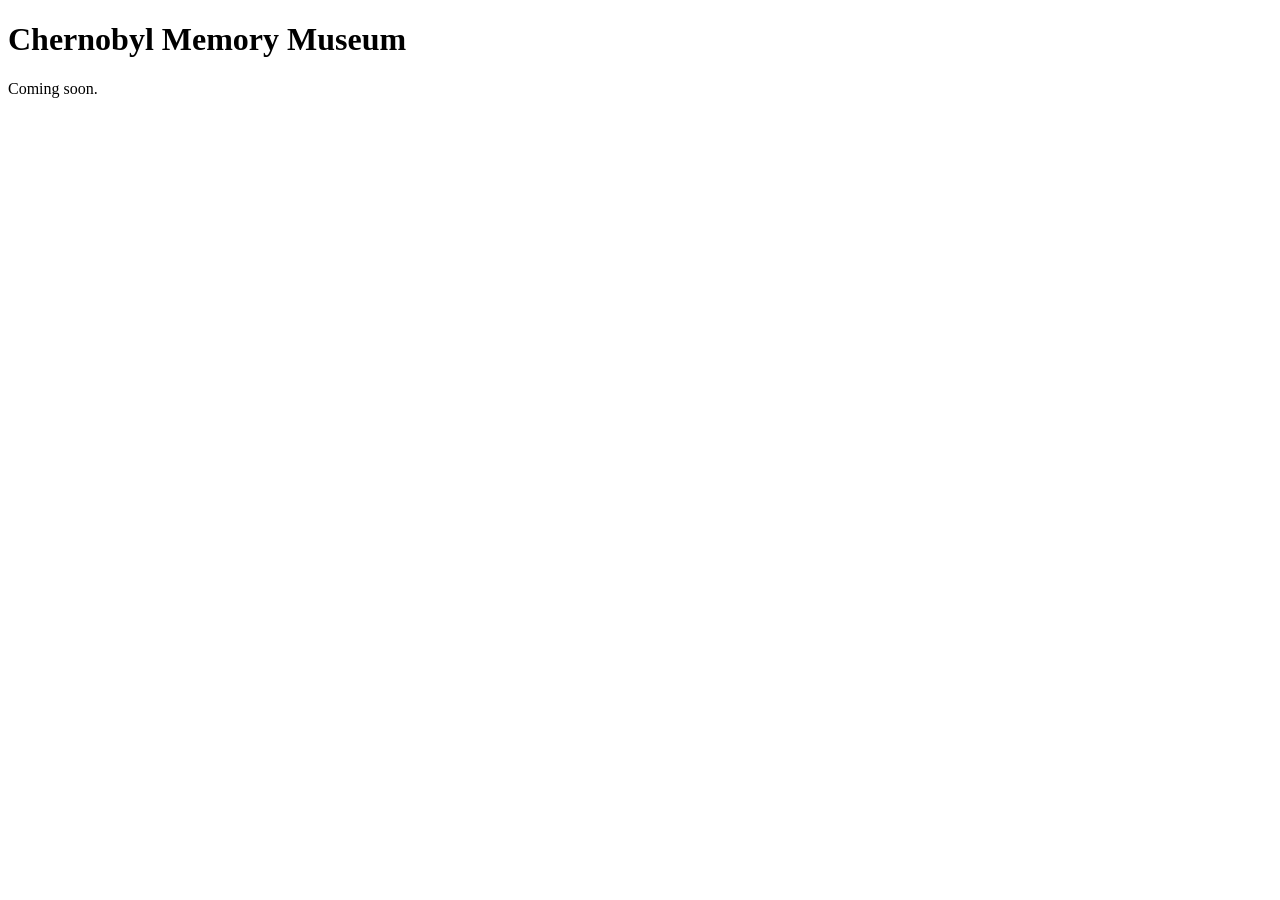
==== index.html @ 9916991b "Add initial index.html for Chernobyl Memory Museum" ====
<!DOCTYPE html>
<html lang="en">
<head>
  <meta charset="UTF-8">
  <meta name="viewport" content="width=device-width, initial-scale=1">
  <title>Chernobyl Memory Museum</title>
</head>
<body>
  <h1>Chernobyl Memory Museum</h1>
  <p>Coming soon.</p>
</body>
</html>
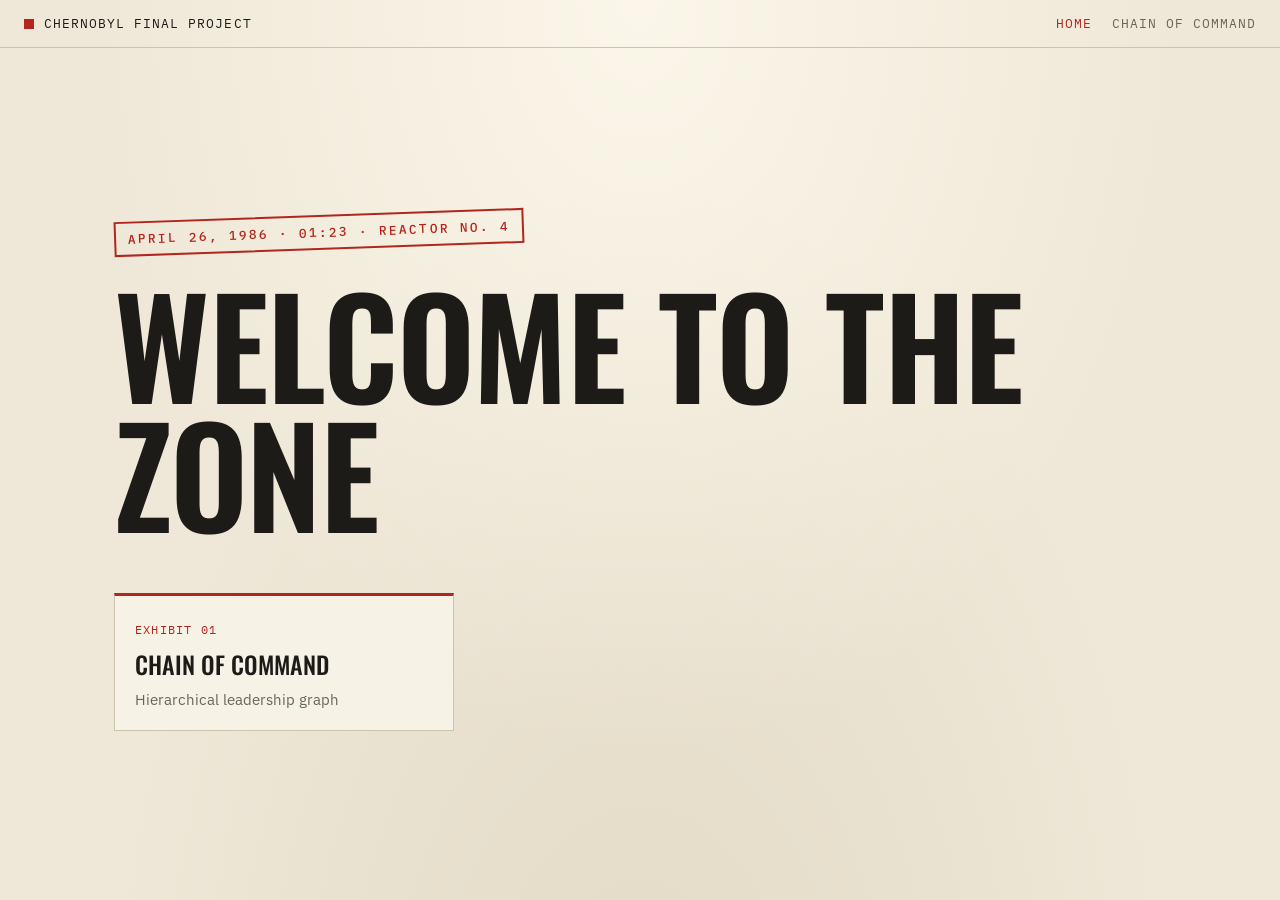
==== commit 5ff0f54e: "exhibit 01" ====
--- a/index.html
+++ b/index.html
@@ -3,10 +3,42 @@
 <head>
   <meta charset="UTF-8">
   <meta name="viewport" content="width=device-width, initial-scale=1">
-  <title>Chernobyl Memory Museum</title>
+  <title>Chernobyl Final Project</title>
+  <link rel="preconnect" href="https://fonts.googleapis.com">
+  <link rel="preconnect" href="https://fonts.gstatic.com" crossorigin>
+  <link href="https://fonts.googleapis.com/css2?family=IBM+Plex+Mono:wght@400;500&family=IBM+Plex+Sans:wght@400;500&family=Oswald:wght@500;600&display=swap" rel="stylesheet">
+  <link rel="stylesheet" href="css/style.css">
 </head>
 <body>
-  <h1>Chernobyl Memory Museum</h1>
-  <p>Coming soon.</p>
+  <header class="site-header">
+    <a class="brand" href="index.html">Chernobyl Final Project</a>
+    <nav>
+      <a href="index.html" aria-current="page">Home</a>
+      <a href="people.html">Chain of Command</a>
+      <!-- MAP HIDDEN: uncomment to show the Radiation Map link again
+      <a href="map.html">Radiation Map</a>
+      -->
+    </nav>
+  </header>
+
+  <main class="landing">
+    <p class="stamp">April 26, 1986 &middot; 01:23 &middot; Reactor No. 4</p>
+    <h1>Welcome to the Zone</h1>
+
+    <section class="exhibits" aria-label="Exhibits">
+      <a class="exhibit" href="people.html">
+        <span class="num">EXHIBIT 01</span>
+        <h2>Chain of Command</h2>
+        <p>Hierarchical leadership graph</p>
+      </a>
+      <!-- MAP HIDDEN: uncomment this card to show the Radiation Map again.
+      <a class="exhibit" href="map.html">
+        <span class="num">EXHIBIT 02</span>
+        <h2>Radiation Map</h2>
+        <p>Follow the fallout from the plant's early days, across Europe in 1986, to the zone as it stands today.</p>
+      </a>
+      -->
+    </section>
+  </main>
 </body>
 </html>
--- a/css/style.css
+++ b/css/style.css
@@ -0,0 +1,697 @@
+/* Theme: "Soviet Archive" — aged paper, black ink, Soviet red. */
+:root {
+  --bg: #efe8d8;
+  --surface: #f7f2e6;
+  --surface-2: #e7dfcb;
+  --ink: #1d1b18;
+  --muted: #6b6458;
+  --line: #cdc2aa;
+  --accent: #b3261e;
+  --halo: #efe8d8; /* text halo on the map */
+
+  /* node categories */
+  --c-party: #b3261e;
+  --c-gov: #a8730f;
+  --c-science: #2d6a8a;
+  --c-military: #5b7330;
+  --c-plant: #64478f;
+  --c-fire: #c4561c;
+  --c-medical: #a0446f;
+
+  --font-display: "Oswald", "Arial Narrow", sans-serif;
+  --font-body: "IBM Plex Sans", system-ui, sans-serif;
+  --font-mono: "IBM Plex Mono", ui-monospace, monospace;
+}
+
+* { box-sizing: border-box; }
+
+html, body { margin: 0; }
+
+body {
+  background-color: var(--bg);
+  /* faint vignette, like an old sheet of paper */
+  background-image: radial-gradient(ellipse at 50% 0%, rgba(255, 252, 240, 0.7), rgba(255, 252, 240, 0) 60%),
+                    radial-gradient(ellipse at 50% 120%, rgba(120, 90, 40, 0.10), rgba(120, 90, 40, 0) 60%);
+  background-attachment: fixed;
+  color: var(--ink);
+  font-family: var(--font-body);
+  line-height: 1.5;
+  -webkit-font-smoothing: antialiased;
+}
+
+a { color: inherit; }
+
+/* ---------- Site header ---------- */
+.site-header {
+  display: flex;
+  align-items: center;
+  justify-content: space-between;
+  gap: 16px;
+  padding: 14px 24px;
+  border-bottom: 1px solid var(--line);
+  font-family: var(--font-mono);
+  font-size: 0.8rem;
+  letter-spacing: 0.08em;
+  text-transform: uppercase;
+}
+
+.site-header .brand {
+  text-decoration: none;
+  color: var(--ink);
+  display: flex;
+  align-items: center;
+  gap: 10px;
+}
+
+.site-header .brand::before {
+  content: "";
+  width: 10px;
+  height: 10px;
+  background: var(--accent);
+}
+
+.site-header nav { display: flex; gap: 20px; }
+
+.site-header nav a {
+  text-decoration: none;
+  color: var(--muted);
+}
+
+.site-header nav a:hover,
+.site-header nav a[aria-current="page"] { color: var(--accent); }
+
+/* ---------- Landing ---------- */
+.landing {
+  min-height: calc(100vh - 50px);
+  display: flex;
+  flex-direction: column;
+  justify-content: center;
+  padding: 48px 24px;
+  max-width: 1100px;
+  margin: 0 auto;
+  position: relative;
+}
+
+/* red ink stamp */
+.landing .stamp {
+  align-self: flex-start;
+  font-family: var(--font-mono);
+  font-size: 0.8rem;
+  font-weight: 500;
+  letter-spacing: 0.16em;
+  color: var(--accent);
+  text-transform: uppercase;
+  border: 2px solid var(--accent);
+  padding: 6px 12px;
+  rotate: -2deg;
+  margin: 0 0 28px;
+  opacity: 0;
+  animation: fade-in 1.2s ease 0.2s forwards;
+}
+
+.landing h1 {
+  font-family: var(--font-display);
+  font-weight: 600;
+  font-size: clamp(3rem, 11vw, 8.5rem);
+  line-height: 0.95;
+  letter-spacing: -0.01em;
+  text-transform: uppercase;
+  margin: 0;
+  opacity: 0;
+  animation: fade-in 2.4s ease 0.6s forwards;
+}
+
+.landing .lede {
+  max-width: 560px;
+  color: var(--muted);
+  font-size: 1.05rem;
+  margin: 28px 0 0;
+  opacity: 0;
+  animation: fade-in 1.6s ease 1.8s forwards;
+}
+
+.exhibits {
+  display: grid;
+  grid-template-columns: repeat(auto-fill, minmax(260px, 1fr));
+  gap: 16px;
+  margin-top: 56px;
+  opacity: 0;
+  animation: fade-in 1.6s ease 2.4s forwards;
+}
+
+.exhibit {
+  display: block;
+  text-decoration: none;
+  background: var(--surface);
+  border: 1px solid var(--line);
+  border-top: 3px solid var(--accent);
+  padding: 20px;
+  transition: background 0.2s, transform 0.2s;
+}
+
+.exhibit:hover { background: var(--surface-2); transform: translateY(-2px); }
+
+.exhibit .num {
+  font-family: var(--font-mono);
+  font-size: 0.75rem;
+  color: var(--accent);
+  letter-spacing: 0.1em;
+}
+
+.exhibit h2 {
+  font-family: var(--font-display);
+  font-weight: 500;
+  font-size: 1.5rem;
+  text-transform: uppercase;
+  margin: 6px 0 6px;
+}
+
+.exhibit p { margin: 0; color: var(--muted); font-size: 0.95rem; }
+
+.exhibit.soon { border-top-color: var(--line); pointer-events: none; opacity: 0.55; }
+.exhibit.soon .num { color: var(--muted); }
+
+@keyframes fade-in {
+  from { opacity: 0; transform: translateY(6px); }
+  to { opacity: 1; transform: none; }
+}
+
+@media (prefers-reduced-motion: reduce) {
+  .landing .stamp, .landing h1, .landing .lede, .exhibits {
+    animation: none;
+    opacity: 1;
+  }
+}
+
+/* ---------- Page intro ---------- */
+.page-intro {
+  max-width: 1100px;
+  margin: 0 auto;
+  padding: 40px 24px 8px;
+}
+
+.page-intro .kicker {
+  font-family: var(--font-mono);
+  font-size: 0.75rem;
+  letter-spacing: 0.14em;
+  text-transform: uppercase;
+  color: var(--accent);
+  margin: 0;
+}
+
+.page-intro h1 {
+  font-family: var(--font-display);
+  font-weight: 600;
+  text-transform: uppercase;
+  font-size: clamp(2.2rem, 6vw, 3.6rem);
+  line-height: 1;
+  margin: 8px 0 14px;
+}
+
+.page-intro p { color: var(--muted); max-width: 680px; margin: 0; }
+
+.legend {
+  display: flex;
+  flex-wrap: wrap;
+  gap: 8px 18px;
+  margin: 20px 0 0;
+  padding: 0;
+  list-style: none;
+  font-family: var(--font-mono);
+  font-size: 0.75rem;
+  color: var(--muted);
+}
+
+.legend li { display: flex; align-items: center; gap: 7px; }
+
+.legend .swatch { width: 12px; height: 12px; border-radius: 2px; }
+
+/* ---------- Tree ---------- */
+.tree-scroll {
+  overflow: auto;
+  margin-top: 24px;
+  border-top: 1px solid var(--line);
+  border-bottom: 1px solid var(--line);
+  background-color: var(--bg);
+  background-image:
+    linear-gradient(rgba(29,27,24,0.05) 1px, transparent 1px),
+    linear-gradient(90deg, rgba(29,27,24,0.05) 1px, transparent 1px);
+  background-size: 32px 32px;
+}
+
+.tree-sizer {
+  position: relative;
+  margin: 0 auto;
+}
+
+.tree-canvas {
+  position: absolute;
+  top: 0;
+  left: 0;
+  transform-origin: 0 0;
+}
+
+.tree-canvas svg {
+  position: absolute;
+  inset: 0;
+  overflow: visible;
+}
+
+.tree-canvas path {
+  fill: none;
+  stroke: var(--line);
+  stroke-width: 1.5;
+  transition: stroke 0.2s;
+}
+
+.tree-canvas path.lit { stroke: var(--accent); stroke-width: 2; }
+
+.node {
+  position: absolute;
+  display: flex;
+  flex-direction: column;
+  justify-content: center;
+  gap: 2px;
+  padding: 8px 10px;
+  overflow: hidden;
+  background: var(--surface);
+  border: 1px solid var(--line);
+  border-left: 4px solid var(--cat, var(--muted));
+  color: var(--ink);
+  font: inherit;
+  text-align: left;
+  cursor: pointer;
+  transition: background 0.2s, border-color 0.2s, transform 0.15s;
+}
+
+.node:hover, .node:focus-visible { background: var(--surface-2); outline: none; }
+.node:focus-visible { box-shadow: 0 0 0 2px var(--accent); }
+.node.lit { border-color: var(--accent); border-left-color: var(--cat); }
+.node.selected { background: var(--surface-2); box-shadow: 0 0 0 2px var(--accent); }
+
+.node .name {
+  font-family: var(--font-display);
+  font-weight: 500;
+  font-size: 0.95rem;
+  letter-spacing: 0.01em;
+  line-height: 1.15;
+}
+
+.node .role {
+  font-family: var(--font-mono);
+  font-size: 0.66rem;
+  color: var(--muted);
+  line-height: 1.3;
+}
+
+.node .dagger {
+  position: absolute;
+  top: 6px;
+  right: 8px;
+  font-size: 0.8rem;
+  color: var(--muted);
+}
+
+/* All boxes share one edge color. (Per-category colors --c-* are still defined in :root
+   if you want to bring them back: e.g. .node[data-cat="party"] { --cat: var(--c-party); }) */
+.node, .detail { --cat: var(--accent); }
+
+.tree-note {
+  max-width: 1100px;
+  margin: 0 auto;
+  padding: 14px 24px 48px;
+  font-size: 0.85rem;
+  color: var(--muted);
+}
+
+/* ---------- Detail panel ---------- */
+.detail {
+  position: fixed;
+  top: 0;
+  right: 0;
+  bottom: 0;
+  width: min(400px, 100%);
+  background: var(--surface);
+  border-left: 1px solid var(--line);
+  padding: 28px 24px;
+  overflow-y: auto;
+  transform: translateX(100%);
+  transition: transform 0.3s ease;
+  z-index: 10;
+}
+
+.detail.open { transform: none; box-shadow: -16px 0 48px rgba(60, 40, 20, 0.18); }
+
+.detail .close {
+  position: absolute;
+  top: 14px;
+  right: 14px;
+  background: none;
+  border: 1px solid var(--line);
+  color: var(--muted);
+  width: 34px;
+  height: 34px;
+  font-size: 1.1rem;
+  cursor: pointer;
+}
+
+.detail .close:hover { color: var(--ink); border-color: var(--muted); }
+
+.detail .cat-tag {
+  display: inline-block;
+  font-family: var(--font-mono);
+  font-size: 0.7rem;
+  letter-spacing: 0.1em;
+  text-transform: uppercase;
+  color: var(--cat);
+  border: 1px solid var(--cat);
+  padding: 2px 8px;
+}
+
+.detail h2 {
+  font-family: var(--font-display);
+  font-weight: 600;
+  text-transform: uppercase;
+  font-size: 2rem;
+  line-height: 1.05;
+  margin: 14px 0 6px;
+}
+
+.detail .d-role { font-family: var(--font-mono); font-size: 0.82rem; color: var(--accent); margin: 0 0 4px; }
+.detail .d-life { font-family: var(--font-mono); font-size: 0.78rem; color: var(--muted); margin: 0 0 18px; }
+.detail .d-bio { margin: 0 0 18px; }
+
+.d-photo {
+  width: min(220px, 60%);
+  margin: 0 0 20px;
+}
+
+/* photo print: white border on the paper */
+.d-photo .ph {
+  aspect-ratio: 3 / 4;
+  background: var(--surface-2);
+  border: 6px solid #fbf8f0;
+  outline: 1px solid var(--line);
+  box-shadow: 0 2px 6px rgba(60, 40, 20, 0.15);
+  overflow: hidden;
+}
+
+.d-photo .ph img {
+  width: 100%;
+  height: 100%;
+  object-fit: cover;
+  object-position: center 20%;
+  display: block;
+}
+
+.d-photo .ph.empty {
+  display: flex;
+  align-items: center;
+  justify-content: center;
+  padding: 10px;
+  text-align: center;
+  font-family: var(--font-mono);
+  font-size: 0.68rem;
+  color: var(--muted);
+}
+.detail .d-chain { font-size: 0.85rem; color: var(--muted); border-top: 1px solid var(--line); padding-top: 14px; }
+.detail .d-chain strong { color: var(--ink); font-weight: 500; }
+
+@media (max-width: 640px) {
+  .site-header { padding: 12px 16px; }
+  .landing, .page-intro, .tree-note { padding-left: 16px; padding-right: 16px; }
+  .detail {
+    top: auto;
+    width: 100%;
+    max-height: 70vh;
+    border-left: none;
+    border-top: 1px solid var(--line);
+    transform: translateY(100%);
+  }
+}
+
+/* ---------- Radiation map ---------- */
+.site-header { flex-wrap: wrap; }
+.site-header nav { flex-wrap: wrap; }
+
+.map-wrap {
+  max-width: 1400px;
+  margin: 28px auto 0;
+  padding: 0 24px;
+}
+
+.map-layout {
+  display: grid;
+  grid-template-columns: minmax(0, 1fr) 360px;
+  border: 1px solid var(--line);
+  height: min(66vh, 640px);
+  min-height: 460px;
+}
+
+#map {
+  height: 100%;
+  background: var(--surface-2);
+  font-family: var(--font-body);
+}
+
+.story {
+  background: var(--surface);
+  border-left: 1px solid var(--line);
+  padding: 24px 22px;
+  overflow-y: auto;
+}
+
+.story p { margin: 0 0 12px; font-size: 0.95rem; }
+
+.story .s-when {
+  font-family: var(--font-mono);
+  font-size: 0.78rem;
+  letter-spacing: 0.08em;
+  text-transform: uppercase;
+  color: var(--accent);
+  margin-bottom: 6px;
+}
+
+.story .s-title {
+  font-family: var(--font-display);
+  font-weight: 600;
+  text-transform: uppercase;
+  font-size: 1.9rem;
+  line-height: 1.05;
+  margin: 0 0 14px;
+}
+
+.readouts {
+  display: grid;
+  gap: 14px;
+  margin-top: 20px;
+  padding-top: 16px;
+  border-top: 1px solid var(--line);
+}
+
+.readout .r-head {
+  display: flex;
+  justify-content: space-between;
+  align-items: baseline;
+  font-family: var(--font-mono);
+  font-size: 0.75rem;
+}
+
+.readout .r-label { color: var(--muted); }
+.readout .r-val { color: var(--ink); font-size: 0.95rem; font-weight: 500; }
+
+.readout .r-bar {
+  height: 6px;
+  margin: 6px 0 4px;
+  background: var(--surface-2);
+  border-radius: 3px;
+  overflow: hidden;
+}
+
+.readout .r-bar span {
+  display: block;
+  height: 100%;
+  background: var(--accent);
+  border-radius: 3px;
+  transition: width 0.8s ease;
+}
+
+.readout .r-note { font-family: var(--font-mono); font-size: 0.68rem; color: var(--muted); }
+
+/* Timeline */
+.timeline {
+  display: flex;
+  align-items: flex-start;
+  gap: 20px;
+  border: 1px solid var(--line);
+  border-top: none;
+  background: var(--surface);
+  padding: 16px 20px 30px;
+}
+
+.tl-controls { display: flex; gap: 6px; flex-shrink: 0; }
+
+.tl-btn {
+  background: var(--surface-2);
+  color: var(--ink);
+  border: 1px solid var(--line);
+  font-family: var(--font-mono);
+  font-size: 0.8rem;
+  min-width: 36px;
+  height: 34px;
+  padding: 0 10px;
+  cursor: pointer;
+}
+
+.tl-btn:hover:not(:disabled) { border-color: var(--accent); color: var(--accent); }
+.tl-btn:disabled { opacity: 0.35; cursor: default; }
+.tl-play { min-width: 72px; letter-spacing: 0.08em; text-transform: uppercase; }
+
+.tl-track { position: relative; flex: 1; padding: 0 22px; }
+
+#tl-range {
+  width: 100%;
+  margin: 10px 0 0;
+  accent-color: var(--accent);
+  cursor: pointer;
+}
+
+.tl-ticks { position: relative; height: 22px; }
+
+.tl-tick {
+  position: absolute;
+  top: 4px;
+  transform: translateX(-50%);
+  background: none;
+  border: none;
+  padding: 2px 4px;
+  font-family: var(--font-mono);
+  font-size: 0.7rem;
+  color: var(--muted);
+  white-space: nowrap;
+  cursor: pointer;
+}
+
+.tl-tick:hover { color: var(--ink); }
+.tl-tick.active { color: var(--accent); }
+
+.map-notes {
+  max-width: 1400px;
+  margin: 0 auto;
+  padding: 18px 24px 48px;
+  font-size: 0.85rem;
+  color: var(--muted);
+}
+
+.map-notes p { max-width: 900px; margin: 0 0 10px; }
+.map-notes strong { color: var(--ink); font-weight: 500; }
+.map-notes .sources { font-size: 0.78rem; }
+
+/* Leaflet overrides */
+.leaflet-container a { color: var(--accent); }
+.leaflet-pane.leaflet-deposition-pane { transition: opacity 1.2s ease; }
+
+/* warm the gray basemap so it sits on the paper */
+.leaflet-tile-pane,
+.leaflet-basemapLabels-pane { filter: sepia(0.3) saturate(0.85) brightness(0.96); }
+
+.leaflet-control-attribution {
+  background: rgba(239, 232, 216, 0.85) !important;
+  color: var(--muted);
+}
+
+.leaflet-bar a {
+  background: var(--surface);
+  color: var(--ink);
+  border-bottom-color: var(--line);
+}
+
+.leaflet-bar a:hover { background: var(--surface-2); color: var(--accent); }
+
+.leaflet-tooltip.map-label {
+  background: none;
+  border: none;
+  box-shadow: none;
+  padding: 0;
+  color: var(--ink);
+  font-family: var(--font-mono);
+  font-size: 0.7rem;
+  font-weight: 500;
+  text-shadow: 0 0 2px var(--halo), 0 0 4px var(--halo), 0 0 6px var(--halo);
+}
+
+.leaflet-tooltip.map-label::before { display: none; }
+.leaflet-tooltip.plant-label { color: var(--accent); font-weight: 500; font-size: 0.75rem; }
+
+.leaflet-tooltip.map-tip {
+  background: var(--surface);
+  border: 1px solid var(--line);
+  color: var(--ink);
+  font-family: var(--font-body);
+  font-size: 0.8rem;
+  box-shadow: 0 4px 16px rgba(60, 40, 20, 0.2);
+}
+
+.leaflet-tooltip.map-tip::before { display: none; }
+
+.plant-icon span {
+  display: block;
+  width: 18px;
+  height: 18px;
+  border-radius: 50%;
+  background: var(--accent);
+  border: 3px solid var(--bg);
+  box-shadow: 0 0 0 0 rgba(179, 38, 30, 0.6);
+  animation: pulse 2s infinite;
+}
+
+@keyframes pulse {
+  0%   { box-shadow: 0 0 0 0 rgba(179, 38, 30, 0.5); }
+  70%  { box-shadow: 0 0 0 14px rgba(179, 38, 30, 0); }
+  100% { box-shadow: 0 0 0 0 rgba(179, 38, 30, 0); }
+}
+
+@media (prefers-reduced-motion: reduce) {
+  .plant-icon span { animation: none; }
+}
+
+.zone-label {
+  font-family: var(--font-mono);
+  font-size: 0.68rem;
+  color: var(--ink);
+  white-space: nowrap;
+  transform: translateX(-50%);
+  text-shadow: 0 0 2px var(--halo), 0 0 4px var(--halo), 0 0 6px var(--halo);
+}
+
+.map-legend {
+  background: rgba(247, 242, 230, 0.94);
+  border: 1px solid var(--line);
+  padding: 10px 12px;
+  font-family: var(--font-mono);
+  font-size: 0.7rem;
+  color: var(--ink);
+  line-height: 1.6;
+}
+
+.map-legend .lg-title { color: var(--muted); margin-bottom: 4px; }
+.map-legend .lg-row { display: flex; align-items: center; gap: 8px; }
+.map-legend .lg-gap { margin-top: 6px; }
+.map-legend .lg-sw { width: 14px; height: 10px; border-radius: 2px; flex-shrink: 0; }
+.map-legend .lg-plume { background: rgba(45, 90, 120, 0.4); }
+.map-legend .lg-zone { border: 1.5px dashed var(--ink); height: 10px; }
+
+@media (max-width: 860px) {
+  .map-layout { grid-template-columns: 1fr; height: auto; }
+  #map { height: 60vh; min-height: 360px; }
+  .story { border-left: none; border-top: 1px solid var(--line); max-height: none; }
+  .timeline { flex-direction: column; gap: 10px; }
+  .tl-track { width: 100%; padding: 0 8px; }
+  .tl-tick { display: none; }
+  .tl-tick.active { display: block; }
+}
+
+@media (max-width: 640px) {
+  .map-wrap, .map-notes { padding-left: 16px; padding-right: 16px; }
+  .map-legend { font-size: 0.62rem; padding: 6px 8px; }
+}
